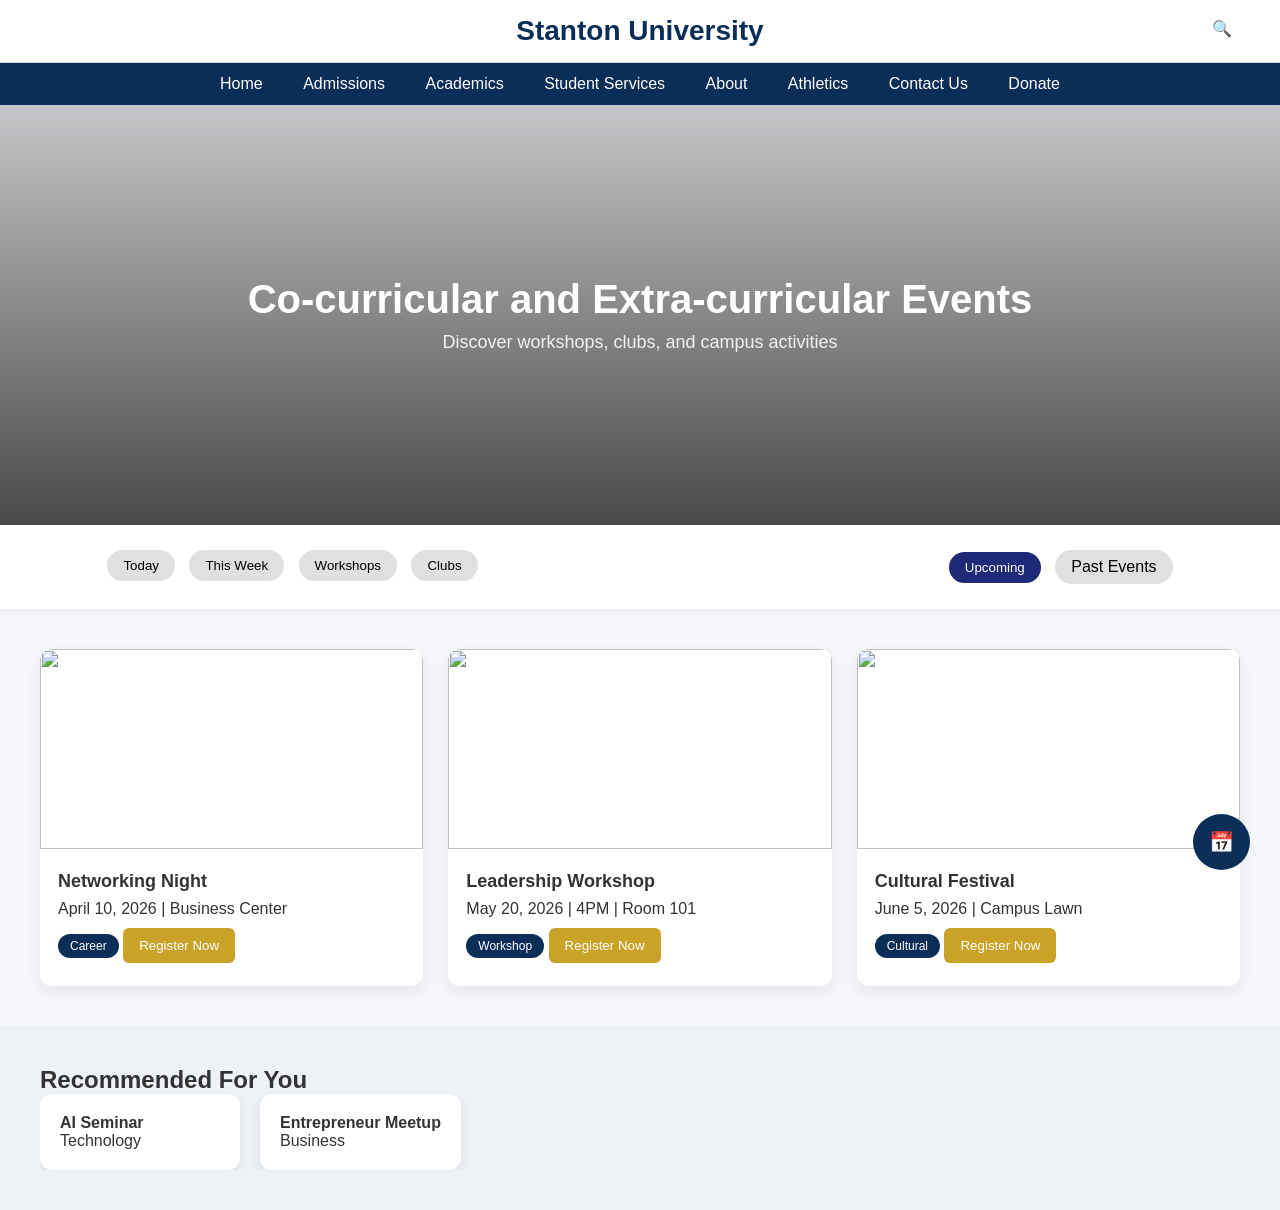
==== index.html @ b5d807b9 "Add mobile styles for responsive design <style> /* ================= MOBILE STYLES ================" ====
<!DOCTYPE html>
<html lang="en">
<head>
    <meta charset="UTF-8">
    <title>Stanton University Events</title>
    <meta name="viewport" content="width=device-width, initial-scale=1.0">
    <link rel="stylesheet" href="styles.css">
    <style>
/* ================= MOBILE STYLES ================= */
@media (max-width: 768px) {
    /* Hide desktop header and other non-mobile elements */
    .university-header,
    .toggle-section,
    .recommended,
    .calendar-btn {
        display: none;
    }

    /* Show mobile-only elements (if any) */
    .mobile-only {
        display: block;
    }

    /* Mobile top bar styling */
    .mobile-top-bar {
        display: flex;
        justify-content: space-between;
        align-items: center;
        padding: 10px 16px;
        background-color: #003366;
        color: #fff;
        font-weight: bold;
    }
    .mobile-top-bar .logo {
        font-size: 1.1rem;
    }
    .mobile-top-bar .user-icon {
        font-size: 1.5rem;
        cursor: pointer;
    }

    /* Hero section responsive adjustments */
    .hero {
        height: 300px;
        display: flex;
        align-items: center;
        justify-content: center;
        text-align: center;
        padding: 0 12px;
    }
    .hero-content h1 {
        font-size: 1.5rem;
    }
    .hero-content p {
        font-size: 1rem;
    }

    /* Event cards responsive adjustments */
    .events {
        padding: 0 12px;
    }
    .card {
        margin-bottom: 16px;
    }
    .card img {
        width: 100%;
        height: auto;
    }

    /* Mobile bottom navigation */
    .mobile-bottom-nav {
        position: fixed;
        bottom: 0;
        left: 0;
        width: 100%;
        display: flex;
        justify-content: space-around;
        background-color: #003366;
        color: #fff;
        padding: 8px 0;
        box-shadow: 0 -2px 5px rgba(0,0,0,0.3);
        font-size: 0.8rem;
        z-index: 1000;
    }
    .mobile-bottom-nav .nav-item {
        text-align: center;
        color: #fff;
        text-decoration: none;
    }
    .mobile-bottom-nav .nav-item:hover {
        color: #ffcc00;
    }

    /* Modal adjustments for smaller screens */
    .modal-content {
        width: 90%;
        margin: 20px auto;
        padding: 16px;
    }

    /* Make buttons bigger for touch */
    .primary-btn {
        padding: 10px 16px;
        font-size: 1rem;
    }
}
</style>
</head>

<body>

<!-- ================= HEADER ================= -->

<header class="university-header">

    <div class="top-bar">
        <div class="logo">Stanton University</div>

        <div class="search-wrapper">
            <span class="search-icon" onclick="toggleSearch()">🔍</span>
            <input type="text" id="searchInput" placeholder="Search events...">
        </div>
    </div>

    <nav class="main-nav">
        <a href="#">Home</a>
        <a href="#">Admissions</a>
        <a href="#">Academics</a>
        <a href="#">Student Services</a>
        <a href="#">About</a>
        <a href="#">Athletics</a>
        <a href="#">Contact Us</a>
        <a href="#">Donate</a>
    </nav>

</header>

<!-- ================= HERO ================= -->

<section class="hero">
    <div class="hero-content">
        <h1>Co-curricular and Extra-curricular Events</h1>
        <p>Discover workshops, clubs, and campus activities</p>
    </div>
</section>

<!-- ================= TOGGLE SECTION ================= -->

<div class="toggle-section">

    <div class="quick-tabs">
        <button>Today</button>
        <button>This Week</button>
        <button>Workshops</button>
        <button>Clubs</button>
    </div>

    <div class="status-tabs">
        <button class="toggle-btn active">Upcoming</button>

        <a href="https://stanton.edu/activities-and-events/"
           target="_blank"
           class="toggle-btn link-btn">
           Past Events
        </a>
    </div>

</div>

<!-- ================= EVENTS GRID ================= -->

<section class="events" id="eventsContainer">

    <div class="card" data-date="2026-04-10">
        <img src="https://stanton.edu/wp-content/uploads/Screenshot-2025-11-18-004310-1024x545.png">
        <div class="card-body">
            <h3>Networking Night</h3>
            <p>April 10, 2026 | Business Center</p>
            <span class="tag">Career</span>
            <button class="primary-btn" onclick="openModal()">Register Now</button>
        </div>
    </div>

    <div class="card" data-date="2026-05-20">
        <img src="https://stanton.edu/wp-content/uploads/2-1-1-1024x576.jpg">
        <div class="card-body">
            <h3>Leadership Workshop</h3>
            <p>May 20, 2026 | 4PM | Room 101</p>
            <span class="tag">Workshop</span>
            <button class="primary-btn" onclick="openModal()">Register Now</button>
        </div>
    </div>

    <div class="card" data-date="2026-06-05">
        <img src="https://stanton.edu/wp-content/uploads/IMG_2796-1024x768.jpg">
        <div class="card-body">
            <h3>Cultural Festival</h3>
            <p>June 5, 2026 | Campus Lawn</p>
            <span class="tag">Cultural</span>
            <button class="primary-btn" onclick="openModal()">Register Now</button>
        </div>
    </div>

</section>

<!-- ================= RECOMMENDED ================= -->

<section class="recommended">
    <h2>Recommended For You</h2>

    <div class="recommended-scroll">
        <div class="mini-card">
            <h4>AI Seminar</h4>
            <p>Technology</p>
        </div>

        <div class="mini-card">
            <h4>Entrepreneur Meetup</h4>
            <p>Business</p>
        </div>
    </div>
</section>

<button class="calendar-btn">📅</button>

<!-- ================= MODAL ================= -->

<div id="registerModal" class="modal">
    <div class="modal-content">
        <span class="close-btn" onclick="closeModal()">&times;</span>

        <h2>Event Registration</h2>

        <form id="registrationForm">
            <label>Full Name *</label>
            <input type="text" id="name" required>

            <label>Email *</label>
            <input type="email" id="email" required>

            <label>Phone (Optional)</label>
            <input type="tel" id="phone">

            <button type="submit" class="primary-btn">Done</button>
        </form>

        <p id="confirmationMessage" class="confirmation"></p>
    </div>
</div>

<!-- ================= JAVASCRIPT ================= -->

<script>

// Toggle Search
function toggleSearch() {
    document.getElementById("searchInput").classList.toggle("active");
}

// Sort Events by Date (Upcoming First)
document.addEventListener("DOMContentLoaded", function () {
    const container = document.getElementById("eventsContainer");
    const cards = Array.from(container.getElementsByClassName("card"));

    cards.sort((a, b) => {
        return new Date(a.dataset.date) - new Date(b.dataset.date);
    });

    cards.forEach(card => container.appendChild(card));
});

// Modal
function openModal() {
    document.getElementById("registerModal").style.display = "block";
}

function closeModal() {
    document.getElementById("registerModal").style.display = "none";
    document.getElementById("confirmationMessage").innerText = "";
    document.getElementById("registrationForm").reset();
}

// Form Submit
document.getElementById("registrationForm").addEventListener("submit", function(e) {
    e.preventDefault();
    const email = document.getElementById("email").value;
    document.getElementById("confirmationMessage").innerText =
        "Confirmation email has been sent to " + email + "!";
});

// Close Modal if click outside
window.onclick = function(event) {
    const modal = document.getElementById("registerModal");
    if (event.target === modal) {
        closeModal();
    }
}

</script>

</body>
</html>
---- styles.css ----
/* GLOBAL RESET */
* {
    margin: 0;
    padding: 0;
    box-sizing: border-box;
    font-family: Arial, Helvetica, sans-serif;
}

body {
    background: #f5f7fa;
    color: #333;
}

/* HEADER */
.top-bar {
    background: white;
    padding: 15px 0;
    text-align: center;
    position: relative;
    border-bottom: 1px solid #ddd;
}

.logo {
    font-size: 28px;
    font-weight: bold;
    color: #0b2e59;
}

.search-wrapper {
    position: absolute;
    right: 30px;
    top: 15px;
}

.search-icon {
    cursor: pointer;
}

#searchInput {
    width: 0;
    opacity: 0;
    transition: 0.3s ease;
    padding: 6px;
    border-radius: 6px;
    border: 1px solid #ccc;
}

#searchInput.active {
    width: 200px;
    opacity: 1;
}

.main-nav {
    background: #0b2e59;
    text-align: center;
    padding: 12px;
}

.main-nav a {
    color: white;
    margin: 0 18px;
    text-decoration: none;
    font-weight: 500;
}

/* ================= HERO ================= */

.hero {
    position: relative;
    height: 420px;
    background: url("https://media-cdn.socastsrm.com/wordpress/wp-content/blogs.dir/2798/files/2024/10/blog-image-1920-1080-px-86.png");
    background-size: cover;
    background-position: center;
    display: flex;
    align-items: center;
    justify-content: center;
    text-align: center;
    color: white;
    overflow: hidden;
}


.hero::before {
    content: "";
    position: absolute;
    inset: 0;
    background: linear-gradient(to top, rgba(0,0,0,0.7), rgba(0,0,0,0.2));
}

.hero-content {
    position: relative;
    z-index: 2;
    max-width: 800px;
}

.hero h1 {
    font-size: 40px;
    margin-bottom: 10px;
}

.hero p {
    font-size: 18px;
    opacity: 0.9;
}

/* ================= TOGGLE SECTION ================= */

.toggle-section {
    display: flex;
    justify-content: space-between;
    flex-wrap: wrap;
    padding: 20px 8%;
    background: white;
    box-shadow: 0 2px 5px rgba(0,0,0,0.05);
}

.quick-tabs button,
.toggle-btn {
    margin: 5px;
    padding: 8px 16px;
    border-radius: 20px;
    border: none;
    background: #e0e0e0;
    cursor: pointer;
    transition: 0.3s ease;
}

.toggle-btn.active {
    background: #1e2a78;
    color: white;
}

.link-btn {
    text-decoration: none;
    display: inline-block;
    color: black;
}

.link-btn:hover {
    background: #1e2a78;
    color: white;
}

/* ================= EVENTS GRID ================= */

.events {
    display: grid;
    grid-template-columns: repeat(3, 1fr);
    gap: 25px;
    padding: 40px;
}

/* EVENT CARD */
.card {
    background: white;
    border-radius: 12px;
    overflow: hidden;
    box-shadow: 0 6px 18px rgba(0,0,0,0.08);
    transition: transform 0.25s ease, box-shadow 0.25s ease;
}

.card:hover {
    transform: translateY(-6px);
    box-shadow: 0 10px 24px rgba(0,0,0,0.12);
}

.card img {
    width: 100%;
    height: 200px;
    object-fit: cover;
}

.card-body {
    padding: 18px;
}

.card h3 {
    margin-bottom: 8px;
    font-size: 18px;
}

.tag {
    display: inline-block;
    background: #0b2e59;
    color: white;
    padding: 5px 12px;
    border-radius: 12px;
    font-size: 12px;
    margin: 10px 0;
}

.primary-btn {
    background: #c9a227;
    color: white;
    border: none;
    padding: 10px 16px;
    border-radius: 6px;
    cursor: pointer;
    margin-top: 10px;
    transition: 0.2s ease;
}

.primary-btn:hover {
    opacity: 0.9;
}

/* ================= RECOMMENDED ================= */

.recommended {
    background: #eef2f7;
    padding: 40px;
}

.recommended-scroll {
    display: flex;
    gap: 20px;
    overflow-x: auto;
}

.mini-card {
    background: white;
    padding: 20px;
    border-radius: 12px;
    min-width: 200px;
    box-shadow: 0 4px 12px rgba(0,0,0,0.08);
}

/* FLOATING BUTTON */

.calendar-btn {
    position: fixed;
    bottom: 30px;
    right: 30px;
    background: #0b2e59;
    color: white;
    border: none;
    padding: 16px;
    border-radius: 50%;
    font-size: 20px;
    cursor: pointer;
}

/* ================= MODAL ================= */

.modal {
    display: none;
    position: fixed;
    inset: 0;
    background: rgba(0,0,0,0.6);
}

.modal-content {
    background: white;
    width: 400px;
    max-width: 90%;
    margin: 10% auto;
    padding: 30px;
    border-radius: 12px;
    position: relative;
}

.modal-content input {
    width: 100%;
    margin-bottom: 15px;
    padding: 10px;
    border-radius: 6px;
    border: 1px solid #ccc;
}

.close-btn {
    position: absolute;
    right: 15px;
    top: 10px;
    cursor: pointer;
}

.confirmation {
    color: green;
    font-weight: bold;
}

/* ================= RESPONSIVE ================= */

@media (max-width: 900px) {
    .events {
        grid-template-columns: repeat(2, 1fr);
    }
}

@media (max-width: 600px) {
    .events {
        grid-template-columns: 1fr;
        padding: 20px;
    }

    .hero h1 {
        font-size: 28px;
    }
}
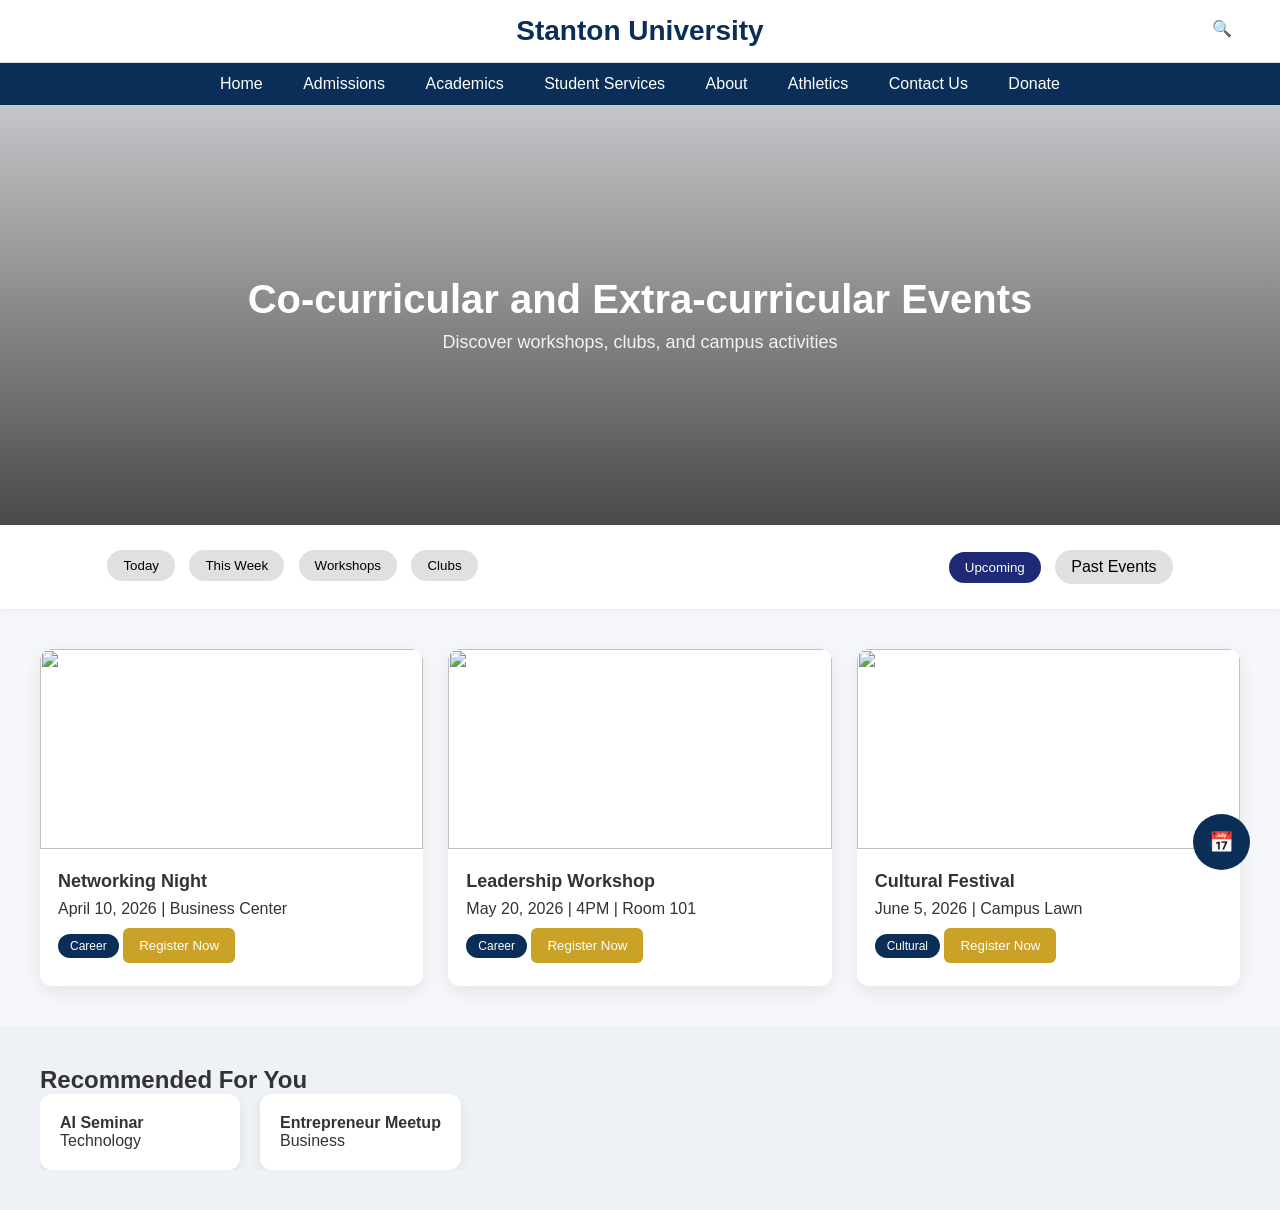
==== commit d80c066a: "Change tag from 'Workshop' to 'Career' in events grid" ====
--- a/index.html
+++ b/index.html
@@ -5,106 +5,6 @@
     <title>Stanton University Events</title>
     <meta name="viewport" content="width=device-width, initial-scale=1.0">
     <link rel="stylesheet" href="styles.css">
-    <style>
-/* ================= MOBILE STYLES ================= */
-@media (max-width: 768px) {
-    /* Hide desktop header and other non-mobile elements */
-    .university-header,
-    .toggle-section,
-    .recommended,
-    .calendar-btn {
-        display: none;
-    }
-
-    /* Show mobile-only elements (if any) */
-    .mobile-only {
-        display: block;
-    }
-
-    /* Mobile top bar styling */
-    .mobile-top-bar {
-        display: flex;
-        justify-content: space-between;
-        align-items: center;
-        padding: 10px 16px;
-        background-color: #003366;
-        color: #fff;
-        font-weight: bold;
-    }
-    .mobile-top-bar .logo {
-        font-size: 1.1rem;
-    }
-    .mobile-top-bar .user-icon {
-        font-size: 1.5rem;
-        cursor: pointer;
-    }
-
-    /* Hero section responsive adjustments */
-    .hero {
-        height: 300px;
-        display: flex;
-        align-items: center;
-        justify-content: center;
-        text-align: center;
-        padding: 0 12px;
-    }
-    .hero-content h1 {
-        font-size: 1.5rem;
-    }
-    .hero-content p {
-        font-size: 1rem;
-    }
-
-    /* Event cards responsive adjustments */
-    .events {
-        padding: 0 12px;
-    }
-    .card {
-        margin-bottom: 16px;
-    }
-    .card img {
-        width: 100%;
-        height: auto;
-    }
-
-    /* Mobile bottom navigation */
-    .mobile-bottom-nav {
-        position: fixed;
-        bottom: 0;
-        left: 0;
-        width: 100%;
-        display: flex;
-        justify-content: space-around;
-        background-color: #003366;
-        color: #fff;
-        padding: 8px 0;
-        box-shadow: 0 -2px 5px rgba(0,0,0,0.3);
-        font-size: 0.8rem;
-        z-index: 1000;
-    }
-    .mobile-bottom-nav .nav-item {
-        text-align: center;
-        color: #fff;
-        text-decoration: none;
-    }
-    .mobile-bottom-nav .nav-item:hover {
-        color: #ffcc00;
-    }
-
-    /* Modal adjustments for smaller screens */
-    .modal-content {
-        width: 90%;
-        margin: 20px auto;
-        padding: 16px;
-    }
-
-    /* Make buttons bigger for touch */
-    .primary-btn {
-        padding: 10px 16px;
-        font-size: 1rem;
-    }
-}
-</style>
 </head>
 
 <body>
@@ -186,7 +86,7 @@
         <div class="card-body">
             <h3>Leadership Workshop</h3>
             <p>May 20, 2026 | 4PM | Room 101</p>
-            <span class="tag">Workshop</span>
+            <span class="tag">Career</span>
             <button class="primary-btn" onclick="openModal()">Register Now</button>
         </div>
     </div>
--- a/styles.css
+++ b/styles.css
@@ -297,3 +297,117 @@
         font-size: 28px;
     }
 }
+/* ================= MOBILE STYLES ================= */
+@media (max-width: 768px) {
+    /* Hide desktop header only */
+    .university-header {
+        display: none;
+    }
+
+    /* Show mobile-only elements */
+    .mobile-only {
+        display: block;
+    }
+
+    /* Mobile top bar styling */
+    .mobile-top-bar {
+        display: flex;
+        justify-content: space-between;
+        align-items: center;
+        padding: 10px 16px;
+        background-color: #003366;
+        color: #fff;
+        font-weight: bold;
+    }
+    .mobile-top-bar .logo {
+        font-size: 1.1rem;
+    }
+    .mobile-top-bar .user-icon {
+        font-size: 1.5rem;
+        cursor: pointer;
+    }
+
+    /* Hero section adjustments */
+    .hero {
+        height: auto;
+        min-height: 300px;
+        display: flex;
+        align-items: center;
+        justify-content: center;
+        text-align: center;
+        padding: 20px 12px;
+    }
+    .hero-content h1 {
+        font-size: 1.6rem;
+    }
+    .hero-content p {
+        font-size: 1rem;
+    }
+
+    /* Toggle section visible */
+    .toggle-section {
+        display: block;
+        padding: 10px 12px;
+    }
+    .quick-tabs button,
+    .status-tabs .toggle-btn {
+        padding: 8px 12px;
+        font-size: 0.9rem;
+        margin-bottom: 6px;
+        width: 48%;
+    }
+    .status-tabs .link-btn {
+        display: block;
+        margin-top: 6px;
+        width: 100%;
+    }
+
+    /* Events grid */
+    .events {
+        padding: 0 12px 80px 12px; /* bottom padding for mobile nav */
+    }
+    .card {
+        margin-bottom: 16px;
+    }
+    .card img {
+        width: 100%;
+        height: auto;
+        border-radius: 8px;
+    }
+
+    /* Mobile bottom navigation */
+    .mobile-bottom-nav {
+        position: fixed;
+        bottom: 0;
+        left: 0;
+        width: 100%;
+        display: flex;
+        justify-content: space-around;
+        background-color: #003366;
+        color: #fff;
+        padding: 8px 0;
+        font-size: 0.8rem;
+        z-index: 1000;
+    }
+    .mobile-bottom-nav .nav-item {
+        text-align: center;
+        color: #fff;
+        text-decoration: none;
+    }
+    .mobile-bottom-nav .nav-item:hover {
+        color: #ffcc00;
+    }
+
+    /* Modal adjustments */
+    .modal-content {
+        width: 90%;
+        margin: 20px auto;
+        padding: 16px;
+    }
+
+    /* Buttons touch-friendly */
+    .primary-btn {
+        padding: 10px 16px;
+        font-size: 1rem;
+    }
+}
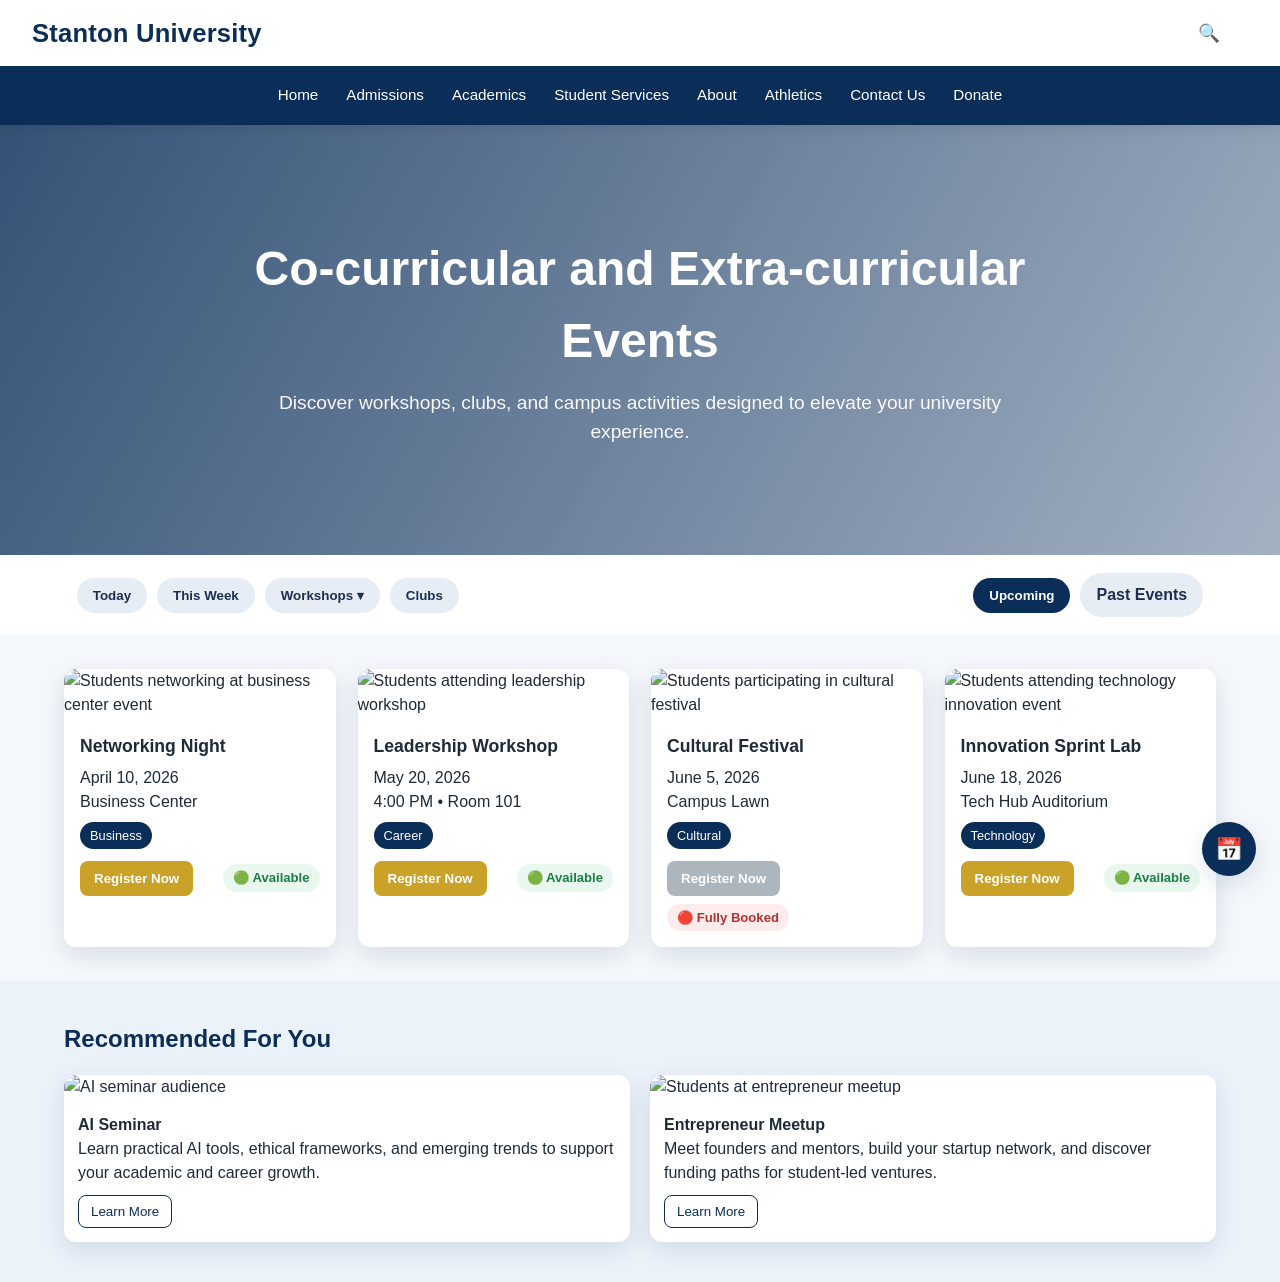
==== commit befe7386: "Revamp events page UX with responsive nav and filtering" ====
--- a/index.html
+++ b/index.html
@@ -6,139 +6,177 @@
     <meta name="viewport" content="width=device-width, initial-scale=1.0">
     <link rel="stylesheet" href="styles.css">
 </head>
-
 <body>
 
 <!-- ================= HEADER ================= -->
-
-<header class="university-header">
-
+<header class="university-header" aria-label="Main Header">
     <div class="top-bar">
         <div class="logo">Stanton University</div>
 
+        <button class="hamburger" id="hamburgerBtn" aria-label="Open navigation menu" aria-expanded="false" aria-controls="mainNav">
+            <span></span><span></span><span></span>
+        </button>
+
         <div class="search-wrapper">
-            <span class="search-icon" onclick="toggleSearch()">🔍</span>
-            <input type="text" id="searchInput" placeholder="Search events...">
+            <button class="search-icon" onclick="toggleSearch()" aria-label="Toggle search">🔍</button>
+            <input type="text" id="searchInput" placeholder="Search events..." aria-label="Search events">
         </div>
     </div>
 
-    <nav class="main-nav">
-        <a href="#">Home</a>
-        <a href="#">Admissions</a>
-        <a href="#">Academics</a>
-        <a href="#">Student Services</a>
-        <a href="#">About</a>
-        <a href="#">Athletics</a>
-        <a href="#">Contact Us</a>
-        <a href="#">Donate</a>
+    <nav class="main-nav" id="mainNav" aria-label="Primary navigation">
+        <a href="https://stanton.edu/">Home</a>
+        <a href="https://stanton.edu/admissions/">Admissions</a>
+        <a href="https://stanton.edu/academics/">Academics</a>
+        <a href="https://stanton.edu/student-services/">Student Services</a>
+        <a href="https://stanton.edu/about-us/">About</a>
+        <a href="https://stanton.edu/athletics/">Athletics</a>
+        <a href="https://stanton.edu/contact-us/">Contact Us</a>
+        <a href="https://stanton.edu/donate/">Donate</a>
     </nav>
-
 </header>
 
 <!-- ================= HERO ================= -->
-
-<section class="hero">
-    <div class="hero-content">
+<section class="hero" aria-label="Hero section">
+    <div class="hero-content fade-in">
         <h1>Co-curricular and Extra-curricular Events</h1>
-        <p>Discover workshops, clubs, and campus activities</p>
+        <p>Discover workshops, clubs, and campus activities designed to elevate your university experience.</p>
     </div>
 </section>
 
 <!-- ================= TOGGLE SECTION ================= -->
-
 <div class="toggle-section">
-
     <div class="quick-tabs">
-        <button>Today</button>
-        <button>This Week</button>
-        <button>Workshops</button>
-        <button>Clubs</button>
+        <button type="button">Today</button>
+        <button type="button">This Week</button>
+        <div class="dropdown-wrap">
+            <button type="button" id="workshopsToggle" class="dropdown-toggle" aria-expanded="false" aria-controls="workshopFilters">
+                Workshops <span class="arrow">▾</span>
+            </button>
+            <div class="dropdown-menu" id="workshopFilters" role="menu">
+                <button type="button" class="filter-option active" data-filter="all">All Workshops</button>
+                <button type="button" class="filter-option" data-filter="Career">Career</button>
+                <button type="button" class="filter-option" data-filter="Cultural">Cultural</button>
+                <button type="button" class="filter-option" data-filter="Technology">Technology</button>
+                <button type="button" class="filter-option" data-filter="Business">Business</button>
+            </div>
+        </div>
+        <button type="button">Clubs</button>
     </div>
 
     <div class="status-tabs">
-        <button class="toggle-btn active">Upcoming</button>
-
-        <a href="https://stanton.edu/activities-and-events/"
-           target="_blank"
-           class="toggle-btn link-btn">
-           Past Events
-        </a>
+        <button class="toggle-btn active" type="button">Upcoming</button>
+        <a href="https://stanton.edu/activities-and-events/" class="toggle-btn link-btn">Past Events</a>
     </div>
-
 </div>
 
 <!-- ================= EVENTS GRID ================= -->
-
-<section class="events" id="eventsContainer">
-
-    <div class="card" data-date="2026-04-10">
-        <img src="https://stanton.edu/wp-content/uploads/Screenshot-2025-11-18-004310-1024x545.png">
+<section class="events" id="eventsContainer" aria-live="polite">
+    <div class="card" data-date="2026-04-10" data-category="Business" data-status="available">
+        <img src="https://stanton.edu/wp-content/uploads/Screenshot-2025-11-18-004310-1024x545.png" alt="Students networking at business center event">
         <div class="card-body">
             <h3>Networking Night</h3>
-            <p>April 10, 2026 | Business Center</p>
-            <span class="tag">Career</span>
-            <button class="primary-btn" onclick="openModal()">Register Now</button>
+            <p>April 10, 2026</p>
+            <p>Business Center</p>
+            <span class="tag">Business</span>
+            <div class="card-actions">
+                <button class="primary-btn" onclick="openModal()">Register Now</button>
+                <span class="status-badge available">🟢 Available</span>
+            </div>
         </div>
     </div>
 
-    <div class="card" data-date="2026-05-20">
-        <img src="https://stanton.edu/wp-content/uploads/2-1-1-1024x576.jpg">
+    <div class="card" data-date="2026-05-20" data-category="Career" data-status="available">
+        <img src="https://stanton.edu/wp-content/uploads/2-1-1-1024x576.jpg" alt="Students attending leadership workshop">
         <div class="card-body">
             <h3>Leadership Workshop</h3>
-            <p>May 20, 2026 | 4PM | Room 101</p>
+            <p>May 20, 2026</p>
+            <p>4:00 PM • Room 101</p>
             <span class="tag">Career</span>
-            <button class="primary-btn" onclick="openModal()">Register Now</button>
+            <div class="card-actions">
+                <button class="primary-btn" onclick="openModal()">Register Now</button>
+                <span class="status-badge available">🟢 Available</span>
+            </div>
         </div>
     </div>
 
-    <div class="card" data-date="2026-06-05">
-        <img src="https://stanton.edu/wp-content/uploads/IMG_2796-1024x768.jpg">
+    <div class="card" data-date="2026-06-05" data-category="Cultural" data-status="full">
+        <img src="https://stanton.edu/wp-content/uploads/IMG_2796-1024x768.jpg" alt="Students participating in cultural festival">
         <div class="card-body">
             <h3>Cultural Festival</h3>
-            <p>June 5, 2026 | Campus Lawn</p>
+            <p>June 5, 2026</p>
+            <p>Campus Lawn</p>
             <span class="tag">Cultural</span>
-            <button class="primary-btn" onclick="openModal()">Register Now</button>
+            <div class="card-actions">
+                <button class="primary-btn disabled" disabled aria-disabled="true">Register Now</button>
+                <span class="status-badge full">🔴 Fully Booked</span>
+            </div>
         </div>
     </div>
 
-</section>
-
-<!-- ================= RECOMMENDED ================= -->
-
-<section class="recommended">
-    <h2>Recommended For You</h2>
-
-    <div class="recommended-scroll">
-        <div class="mini-card">
-            <h4>AI Seminar</h4>
-            <p>Technology</p>
-        </div>
-
-        <div class="mini-card">
-            <h4>Entrepreneur Meetup</h4>
-            <p>Business</p>
+    <div class="card" data-date="2026-06-18" data-category="Technology" data-status="available">
+        <img src="https://images.unsplash.com/photo-1517048676732-d65bc937f952?auto=format&fit=crop&w=1200&q=80" alt="Students attending technology innovation event">
+        <div class="card-body">
+            <h3>Innovation Sprint Lab</h3>
+            <p>June 18, 2026</p>
+            <p>Tech Hub Auditorium</p>
+            <span class="tag">Technology</span>
+            <div class="card-actions">
+                <button class="primary-btn" onclick="openModal()">Register Now</button>
+                <span class="status-badge available">🟢 Available</span>
+            </div>
         </div>
     </div>
 </section>
 
-<button class="calendar-btn">📅</button>
+<!-- ================= RECOMMENDED ================= -->
+<section class="recommended" aria-label="Recommended events">
+    <h2>Recommended For You</h2>
+    <div class="recommended-grid">
+        <article class="mini-card">
+            <img src="https://images.unsplash.com/photo-1523580846011-d3a5bc25702b?auto=format&fit=crop&w=900&q=80" alt="AI seminar audience">
+            <div class="mini-card-body">
+                <h4>AI Seminar</h4>
+                <p>Learn practical AI tools, ethical frameworks, and emerging trends to support your academic and career growth.</p>
+                <button type="button" class="secondary-btn">Learn More</button>
+            </div>
+        </article>
+
+        <article class="mini-card">
+            <img src="https://images.unsplash.com/photo-1552664730-d307ca884978?auto=format&fit=crop&w=900&q=80" alt="Students at entrepreneur meetup">
+            <div class="mini-card-body">
+                <h4>Entrepreneur Meetup</h4>
+                <p>Meet founders and mentors, build your startup network, and discover funding paths for student-led ventures.</p>
+                <button type="button" class="secondary-btn">Learn More</button>
+            </div>
+        </article>
+    </div>
+</section>
+
+<button class="calendar-btn" id="calendarBtn" aria-label="Open event calendar">📅</button>
+
+<!-- Lightweight calendar popup -->
+<div class="calendar-popup" id="calendarPopup" aria-hidden="true">
+    <div class="calendar-head">
+        <h4>April 2026</h4>
+    </div>
+    <div class="calendar-grid" id="calendarGrid"></div>
+</div>
 
 <!-- ================= MODAL ================= -->
-
-<div id="registerModal" class="modal">
+<div id="registerModal" class="modal" aria-hidden="true">
     <div class="modal-content">
-        <span class="close-btn" onclick="closeModal()">&times;</span>
+        <span class="close-btn" onclick="closeModal()" aria-label="Close registration modal">&times;</span>
 
         <h2>Event Registration</h2>
 
         <form id="registrationForm">
-            <label>Full Name *</label>
+            <label for="name">Full Name *</label>
             <input type="text" id="name" required>
 
-            <label>Email *</label>
+            <label for="email">Email *</label>
             <input type="email" id="email" required>
 
-            <label>Phone (Optional)</label>
+            <label for="phone">Phone (Optional)</label>
             <input type="tel" id="phone">
 
             <button type="submit" class="primary-btn">Done</button>
@@ -148,55 +186,6 @@
     </div>
 </div>
 
-<!-- ================= JAVASCRIPT ================= -->
-
-<script>
-
-// Toggle Search
-function toggleSearch() {
-    document.getElementById("searchInput").classList.toggle("active");
-}
-
-// Sort Events by Date (Upcoming First)
-document.addEventListener("DOMContentLoaded", function () {
-    const container = document.getElementById("eventsContainer");
-    const cards = Array.from(container.getElementsByClassName("card"));
-
-    cards.sort((a, b) => {
-        return new Date(a.dataset.date) - new Date(b.dataset.date);
-    });
-
-    cards.forEach(card => container.appendChild(card));
-});
-
-// Modal
-function openModal() {
-    document.getElementById("registerModal").style.display = "block";
-}
-
-function closeModal() {
-    document.getElementById("registerModal").style.display = "none";
-    document.getElementById("confirmationMessage").innerText = "";
-    document.getElementById("registrationForm").reset();
-}
-
-// Form Submit
-document.getElementById("registrationForm").addEventListener("submit", function(e) {
-    e.preventDefault();
-    const email = document.getElementById("email").value;
-    document.getElementById("confirmationMessage").innerText =
-        "Confirmation email has been sent to " + email + "!";
-});
-
-// Close Modal if click outside
-window.onclick = function(event) {
-    const modal = document.getElementById("registerModal");
-    if (event.target === modal) {
-        closeModal();
-    }
-}
-
-</script>
-
+<script src="script.js"></script>
 </body>
 </html>
--- a/styles.css
+++ b/styles.css
@@ -1,413 +1,566 @@
-/* GLOBAL RESET */
+/* Global reset and design tokens */
 * {
     margin: 0;
     padding: 0;
     box-sizing: border-box;
-    font-family: Arial, Helvetica, sans-serif;
+}
+
+:root {
+    --su-blue: #0b2e59;
+    --su-gold: #c9a227;
+    --bg: #f4f7fb;
+    --text: #1f2a37;
+    --radius: 10px;
+    --shadow-soft: 0 8px 24px rgba(11, 46, 89, 0.12);
 }
 
 body {
-    background: #f5f7fa;
-    color: #333;
-}
-
-/* HEADER */
+    font-family: "Segoe UI", Arial, Helvetica, sans-serif;
+    background: var(--bg);
+    color: var(--text);
+    line-height: 1.5;
+    overflow-x: hidden;
+}
+
+/* Header */
+.university-header {
+    position: sticky;
+    top: 0;
+    z-index: 1000;
+    box-shadow: 0 4px 12px rgba(0, 0, 0, 0.08);
+}
+
 .top-bar {
-    background: white;
-    padding: 15px 0;
-    text-align: center;
-    position: relative;
-    border-bottom: 1px solid #ddd;
+    background: #fff;
+    padding: 14px 32px;
+    display: flex;
+    align-items: center;
+    justify-content: space-between;
+    gap: 16px;
 }
 
 .logo {
-    font-size: 28px;
-    font-weight: bold;
-    color: #0b2e59;
+    color: var(--su-blue);
+    font-weight: 700;
+    font-size: 1.6rem;
+    letter-spacing: 0.2px;
 }
 
 .search-wrapper {
-    position: absolute;
-    right: 30px;
-    top: 15px;
+    display: flex;
+    align-items: center;
+    gap: 10px;
 }
 
 .search-icon {
-    cursor: pointer;
+    border: none;
+    background: transparent;
+    cursor: pointer;
+    font-size: 1.1rem;
 }
 
 #searchInput {
     width: 0;
     opacity: 0;
-    transition: 0.3s ease;
+    transition: width 0.25s ease, opacity 0.25s ease;
+    padding: 8px;
+    border-radius: 8px;
+    border: 1px solid #cfd8e3;
+}
+
+#searchInput.active {
+    width: 210px;
+    opacity: 1;
+}
+
+.main-nav {
+    background: var(--su-blue);
+    display: flex;
+    justify-content: center;
+    flex-wrap: wrap;
+    gap: 4px;
+    padding: 10px 18px;
+}
+
+.main-nav a {
+    color: #fff;
+    text-decoration: none;
+    padding: 8px 12px;
+    border-radius: 6px;
+    font-size: 0.95rem;
+    transition: background 0.25s ease, color 0.25s ease;
+}
+
+.main-nav a:hover,
+.main-nav a:focus-visible {
+    background: var(--su-gold);
+    color: #10233f;
+}
+
+.hamburger {
+    display: none;
+    background: transparent;
+    border: none;
+    cursor: pointer;
     padding: 6px;
-    border-radius: 6px;
-    border: 1px solid #ccc;
-}
-
-#searchInput.active {
-    width: 200px;
-    opacity: 1;
-}
-
-.main-nav {
-    background: #0b2e59;
-    text-align: center;
-    padding: 12px;
-}
-
-.main-nav a {
-    color: white;
-    margin: 0 18px;
-    text-decoration: none;
-    font-weight: 500;
-}
-
-/* ================= HERO ================= */
-
+}
+
+.hamburger span {
+    display: block;
+    width: 24px;
+    height: 2px;
+    background: var(--su-blue);
+    margin: 5px 0;
+    transition: all 0.3s ease;
+}
+
+/* Hero */
 .hero {
     position: relative;
-    height: 420px;
-    background: url("https://media-cdn.socastsrm.com/wordpress/wp-content/blogs.dir/2798/files/2024/10/blog-image-1920-1080-px-86.png");
-    background-size: cover;
-    background-position: center;
-    display: flex;
-    align-items: center;
-    justify-content: center;
+    min-height: 430px;
+    background: url("https://media-cdn.socastsrm.com/wordpress/wp-content/blogs.dir/2798/files/2024/10/blog-image-1920-1080-px-86.png") center/cover no-repeat;
+    display: grid;
+    place-items: center;
     text-align: center;
-    color: white;
-    overflow: hidden;
-}
-
+    color: #fff;
+    padding: 24px;
+}
 
 .hero::before {
     content: "";
     position: absolute;
     inset: 0;
-    background: linear-gradient(to top, rgba(0,0,0,0.7), rgba(0,0,0,0.2));
+    background: linear-gradient(120deg, rgba(11, 46, 89, 0.82), rgba(11, 46, 89, 0.35));
 }
 
 .hero-content {
     position: relative;
-    z-index: 2;
-    max-width: 800px;
+    z-index: 1;
+    max-width: 780px;
 }
 
 .hero h1 {
-    font-size: 40px;
-    margin-bottom: 10px;
+    font-size: clamp(2rem, 4vw, 3rem);
+    font-weight: 700;
+    margin-bottom: 12px;
 }
 
 .hero p {
-    font-size: 18px;
-    opacity: 0.9;
-}
-
-/* ================= TOGGLE SECTION ================= */
-
+    font-size: clamp(1rem, 2vw, 1.2rem);
+    opacity: 0.95;
+}
+
+.fade-in {
+    animation: fadeInUp 0.85s ease forwards;
+}
+
+@keyframes fadeInUp {
+    from { opacity: 0; transform: translateY(16px); }
+    to { opacity: 1; transform: translateY(0); }
+}
+
+/* Toggle section and dropdown filter */
 .toggle-section {
     display: flex;
     justify-content: space-between;
+    align-items: center;
     flex-wrap: wrap;
-    padding: 20px 8%;
-    background: white;
-    box-shadow: 0 2px 5px rgba(0,0,0,0.05);
-}
-
-.quick-tabs button,
-.toggle-btn {
-    margin: 5px;
-    padding: 8px 16px;
-    border-radius: 20px;
+    padding: 18px 6%;
+    background: #fff;
+    gap: 14px;
+}
+
+.quick-tabs, .status-tabs {
+    display: flex;
+    align-items: center;
+    flex-wrap: wrap;
+    gap: 10px;
+}
+
+.quick-tabs button, .toggle-btn, .dropdown-toggle {
     border: none;
-    background: #e0e0e0;
-    cursor: pointer;
-    transition: 0.3s ease;
+    cursor: pointer;
+    background: #e7edf5;
+    color: #1c2f4f;
+    border-radius: 999px;
+    padding: 10px 16px;
+    font-weight: 600;
+    transition: background 0.25s ease, transform 0.2s ease;
+}
+
+.quick-tabs button:hover,
+.toggle-btn:hover,
+.dropdown-toggle:hover {
+    background: #d5e2f2;
+    transform: translateY(-1px);
 }
 
 .toggle-btn.active {
-    background: #1e2a78;
-    color: white;
+    background: var(--su-blue);
+    color: #fff;
 }
 
 .link-btn {
     text-decoration: none;
-    display: inline-block;
-    color: black;
-}
-
-.link-btn:hover {
-    background: #1e2a78;
-    color: white;
-}
-
-/* ================= EVENTS GRID ================= */
-
+}
+
+.dropdown-wrap {
+    position: relative;
+}
+
+.dropdown-menu {
+    position: absolute;
+    top: 110%;
+    left: 0;
+    min-width: 190px;
+    background: #fff;
+    border-radius: 10px;
+    box-shadow: var(--shadow-soft);
+    padding: 8px;
+    display: none;
+    z-index: 9;
+}
+
+.dropdown-menu.open {
+    display: block;
+    animation: fadeInUp 0.2s ease;
+}
+
+.filter-option {
+    width: 100%;
+    text-align: left;
+    border-radius: 8px !important;
+    background: transparent !important;
+    margin: 2px 0;
+}
+
+.filter-option.active,
+.filter-option:hover {
+    background: #edf3fb !important;
+}
+
+/* Events */
 .events {
     display: grid;
-    grid-template-columns: repeat(3, 1fr);
-    gap: 25px;
-    padding: 40px;
-}
-
-/* EVENT CARD */
+    grid-template-columns: repeat(4, minmax(220px, 1fr));
+    gap: 22px;
+    padding: 34px 5%;
+}
+
 .card {
-    background: white;
+    background: #fff;
     border-radius: 12px;
     overflow: hidden;
-    box-shadow: 0 6px 18px rgba(0,0,0,0.08);
+    box-shadow: var(--shadow-soft);
     transition: transform 0.25s ease, box-shadow 0.25s ease;
 }
 
 .card:hover {
-    transform: translateY(-6px);
-    box-shadow: 0 10px 24px rgba(0,0,0,0.12);
+    transform: translateY(-5px);
+    box-shadow: 0 14px 30px rgba(0, 0, 0, 0.14);
+}
+
+.card.hidden {
+    display: none;
 }
 
 .card img {
     width: 100%;
-    height: 200px;
+    height: 190px;
     object-fit: cover;
 }
 
 .card-body {
-    padding: 18px;
-}
-
-.card h3 {
-    margin-bottom: 8px;
-    font-size: 18px;
+    padding: 16px;
+}
+
+.card-body h3 {
+    font-size: 1.1rem;
+    margin-bottom: 6px;
 }
 
 .tag {
     display: inline-block;
-    background: #0b2e59;
-    color: white;
-    padding: 5px 12px;
+    margin-top: 8px;
+    background: var(--su-blue);
+    color: #fff;
+    border-radius: 999px;
+    font-size: 0.8rem;
+    padding: 4px 10px;
+}
+
+.card-actions {
+    margin-top: 12px;
+    display: flex;
+    align-items: center;
+    justify-content: space-between;
+    gap: 8px;
+    flex-wrap: wrap;
+}
+
+.primary-btn {
+    border: none;
+    border-radius: 8px;
+    background: var(--su-gold);
+    color: #fff;
+    padding: 10px 14px;
+    font-weight: 600;
+    cursor: pointer;
+    transition: transform 0.2s ease, opacity 0.2s ease;
+}
+
+.primary-btn:hover {
+    transform: translateY(-1px);
+    opacity: 0.95;
+}
+
+.primary-btn.disabled {
+    background: #adb5bd;
+    cursor: not-allowed;
+}
+
+.status-badge {
+    border-radius: 999px;
+    padding: 4px 10px;
+    font-size: 0.82rem;
+    font-weight: 600;
+}
+
+.status-badge.available {
+    background: #e8f8ee;
+    color: #1e7d46;
+}
+
+.status-badge.full {
+    background: #fdecec;
+    color: #b33232;
+}
+
+/* Recommended section */
+.recommended {
+    padding: 40px 5%;
+    background: #ecf2fa;
+}
+
+.recommended h2 {
+    margin-bottom: 18px;
+    color: var(--su-blue);
+}
+
+.recommended-grid {
+    display: grid;
+    grid-template-columns: repeat(2, minmax(260px, 1fr));
+    gap: 20px;
+}
+
+.mini-card {
+    background: #fff;
     border-radius: 12px;
-    font-size: 12px;
-    margin: 10px 0;
-}
-
-.primary-btn {
-    background: #c9a227;
-    color: white;
-    border: none;
-    padding: 10px 16px;
-    border-radius: 6px;
-    cursor: pointer;
+    overflow: hidden;
+    box-shadow: var(--shadow-soft);
+    transition: transform 0.2s ease;
+}
+
+.mini-card:hover {
+    transform: translateY(-4px);
+}
+
+.mini-card img {
+    width: 100%;
+    height: 170px;
+    object-fit: cover;
+}
+
+.mini-card-body {
+    padding: 14px;
+}
+
+.secondary-btn {
     margin-top: 10px;
-    transition: 0.2s ease;
-}
-
-.primary-btn:hover {
-    opacity: 0.9;
-}
-
-/* ================= RECOMMENDED ================= */
-
-.recommended {
-    background: #eef2f7;
-    padding: 40px;
-}
-
-.recommended-scroll {
-    display: flex;
-    gap: 20px;
-    overflow-x: auto;
-}
-
-.mini-card {
-    background: white;
-    padding: 20px;
-    border-radius: 12px;
-    min-width: 200px;
-    box-shadow: 0 4px 12px rgba(0,0,0,0.08);
-}
-
-/* FLOATING BUTTON */
-
+    border: 1px solid var(--su-blue);
+    background: #fff;
+    color: var(--su-blue);
+    border-radius: 8px;
+    padding: 8px 12px;
+    cursor: pointer;
+}
+
+/* Calendar */
 .calendar-btn {
     position: fixed;
-    bottom: 30px;
-    right: 30px;
-    background: #0b2e59;
-    color: white;
+    right: 24px;
+    bottom: 24px;
+    width: 54px;
+    height: 54px;
     border: none;
-    padding: 16px;
     border-radius: 50%;
-    font-size: 20px;
-    cursor: pointer;
-}
-
-/* ================= MODAL ================= */
-
+    background: var(--su-blue);
+    color: #fff;
+    font-size: 1.4rem;
+    cursor: pointer;
+    box-shadow: var(--shadow-soft);
+}
+
+.calendar-popup {
+    position: fixed;
+    right: 24px;
+    bottom: 86px;
+    width: 270px;
+    background: #fff;
+    border-radius: 12px;
+    box-shadow: var(--shadow-soft);
+    padding: 12px;
+    display: none;
+    z-index: 1000;
+}
+
+.calendar-popup.open {
+    display: block;
+}
+
+.calendar-grid {
+    display: grid;
+    grid-template-columns: repeat(7, 1fr);
+    gap: 6px;
+    margin-top: 8px;
+}
+
+.calendar-date {
+    border: none;
+    background: #f2f5f9;
+    border-radius: 7px;
+    min-height: 28px;
+    cursor: pointer;
+    font-size: 0.78rem;
+}
+
+.calendar-date.event-day {
+    background: #ffeeb7;
+    color: #5d4700;
+    font-weight: 700;
+}
+
+.calendar-date.selected {
+    outline: 2px solid var(--su-blue);
+}
+
+/* Modal */
 .modal {
     display: none;
     position: fixed;
     inset: 0;
-    background: rgba(0,0,0,0.6);
+    background: rgba(0, 0, 0, 0.6);
+    z-index: 1001;
 }
 
 .modal-content {
-    background: white;
-    width: 400px;
-    max-width: 90%;
-    margin: 10% auto;
-    padding: 30px;
+    background: #fff;
+    width: min(430px, 92%);
+    margin: 8% auto;
+    padding: 24px;
     border-radius: 12px;
     position: relative;
 }
 
 .modal-content input {
     width: 100%;
-    margin-bottom: 15px;
+    margin: 8px 0 14px;
+    border: 1px solid #ccd4df;
+    border-radius: 8px;
     padding: 10px;
-    border-radius: 6px;
-    border: 1px solid #ccc;
 }
 
 .close-btn {
     position: absolute;
-    right: 15px;
+    right: 14px;
     top: 10px;
+    font-size: 1.3rem;
     cursor: pointer;
 }
 
 .confirmation {
-    color: green;
-    font-weight: bold;
-}
-
-/* ================= RESPONSIVE ================= */
-
-@media (max-width: 900px) {
+    margin-top: 12px;
+    color: #157347;
+    font-weight: 600;
+}
+
+/* Breakpoints: 1024, 768, 480 */
+@media (max-width: 1024px) {
     .events {
-        grid-template-columns: repeat(2, 1fr);
-    }
-}
-
-@media (max-width: 600px) {
+        grid-template-columns: repeat(2, minmax(220px, 1fr));
+    }
+}
+
+@media (max-width: 768px) {
+    .top-bar {
+        padding: 12px 16px;
+    }
+
+    .search-wrapper {
+        margin-left: auto;
+    }
+
+    .hamburger {
+        display: inline-block;
+    }
+
+    .main-nav {
+        max-height: 0;
+        overflow: hidden;
+        transition: max-height 0.35s ease;
+        width: 100%;
+        display: block;
+        padding: 0;
+    }
+
+    .main-nav.open {
+        max-height: 380px;
+        padding: 10px 12px;
+    }
+
+    .main-nav a {
+        display: block;
+        margin-bottom: 6px;
+        text-align: left;
+    }
+
+    .toggle-section {
+        padding: 14px 4%;
+    }
+
     .events {
         grid-template-columns: 1fr;
-        padding: 20px;
-    }
-
-    .hero h1 {
-        font-size: 28px;
-    }
-}
-/* ================= MOBILE STYLES ================= */
-@media (max-width: 768px) {
-    /* Hide desktop header only */
-    .university-header {
-        display: none;
-    }
-
-    /* Show mobile-only elements */
-    .mobile-only {
-        display: block;
-    }
-
-    /* Mobile top bar styling */
-    .mobile-top-bar {
-        display: flex;
-        justify-content: space-between;
-        align-items: center;
-        padding: 10px 16px;
-        background-color: #003366;
-        color: #fff;
-        font-weight: bold;
-    }
-    .mobile-top-bar .logo {
-        font-size: 1.1rem;
-    }
-    .mobile-top-bar .user-icon {
-        font-size: 1.5rem;
-        cursor: pointer;
-    }
-
-    /* Hero section adjustments */
+        padding: 24px 4%;
+    }
+
+    .primary-btn {
+        width: 100%;
+    }
+
+    .recommended-grid {
+        grid-template-columns: 1fr;
+    }
+}
+
+@media (max-width: 480px) {
+    .logo {
+        font-size: 1.2rem;
+    }
+
+    #searchInput.active {
+        width: 140px;
+    }
+
     .hero {
-        height: auto;
-        min-height: 300px;
-        display: flex;
-        align-items: center;
-        justify-content: center;
-        text-align: center;
-        padding: 20px 12px;
-    }
-    .hero-content h1 {
-        font-size: 1.6rem;
-    }
-    .hero-content p {
-        font-size: 1rem;
-    }
-
-    /* Toggle section visible */
-    .toggle-section {
-        display: block;
-        padding: 10px 12px;
-    }
-    .quick-tabs button,
-    .status-tabs .toggle-btn {
-        padding: 8px 12px;
-        font-size: 0.9rem;
-        margin-bottom: 6px;
-        width: 48%;
-    }
-    .status-tabs .link-btn {
-        display: block;
-        margin-top: 6px;
-        width: 100%;
-    }
-
-    /* Events grid */
-    .events {
-        padding: 0 12px 80px 12px; /* bottom padding for mobile nav */
-    }
-    .card {
-        margin-bottom: 16px;
-    }
-    .card img {
-        width: 100%;
-        height: auto;
-        border-radius: 8px;
-    }
-
-    /* Mobile bottom navigation */
-    .mobile-bottom-nav {
-        position: fixed;
-        bottom: 0;
-        left: 0;
-        width: 100%;
-        display: flex;
-        justify-content: space-around;
-        background-color: #003366;
-        color: #fff;
-        padding: 8px 0;
-        font-size: 0.8rem;
-        z-index: 1000;
-    }
-    .mobile-bottom-nav .nav-item {
-        text-align: center;
-        color: #fff;
-        text-decoration: none;
-    }
-    .mobile-bottom-nav .nav-item:hover {
-        color: #ffcc00;
-    }
-
-    /* Modal adjustments */
-    .modal-content {
-        width: 90%;
-        margin: 20px auto;
-        padding: 16px;
-    }
-
-    /* Buttons touch-friendly */
-    .primary-btn {
-        padding: 10px 16px;
-        font-size: 1rem;
-    }
-}
+        min-height: 330px;
+    }
+
+    .hero p {
+        font-size: 0.95rem;
+    }
+
+    .calendar-popup {
+        right: 10px;
+        width: 250px;
+    }
+}
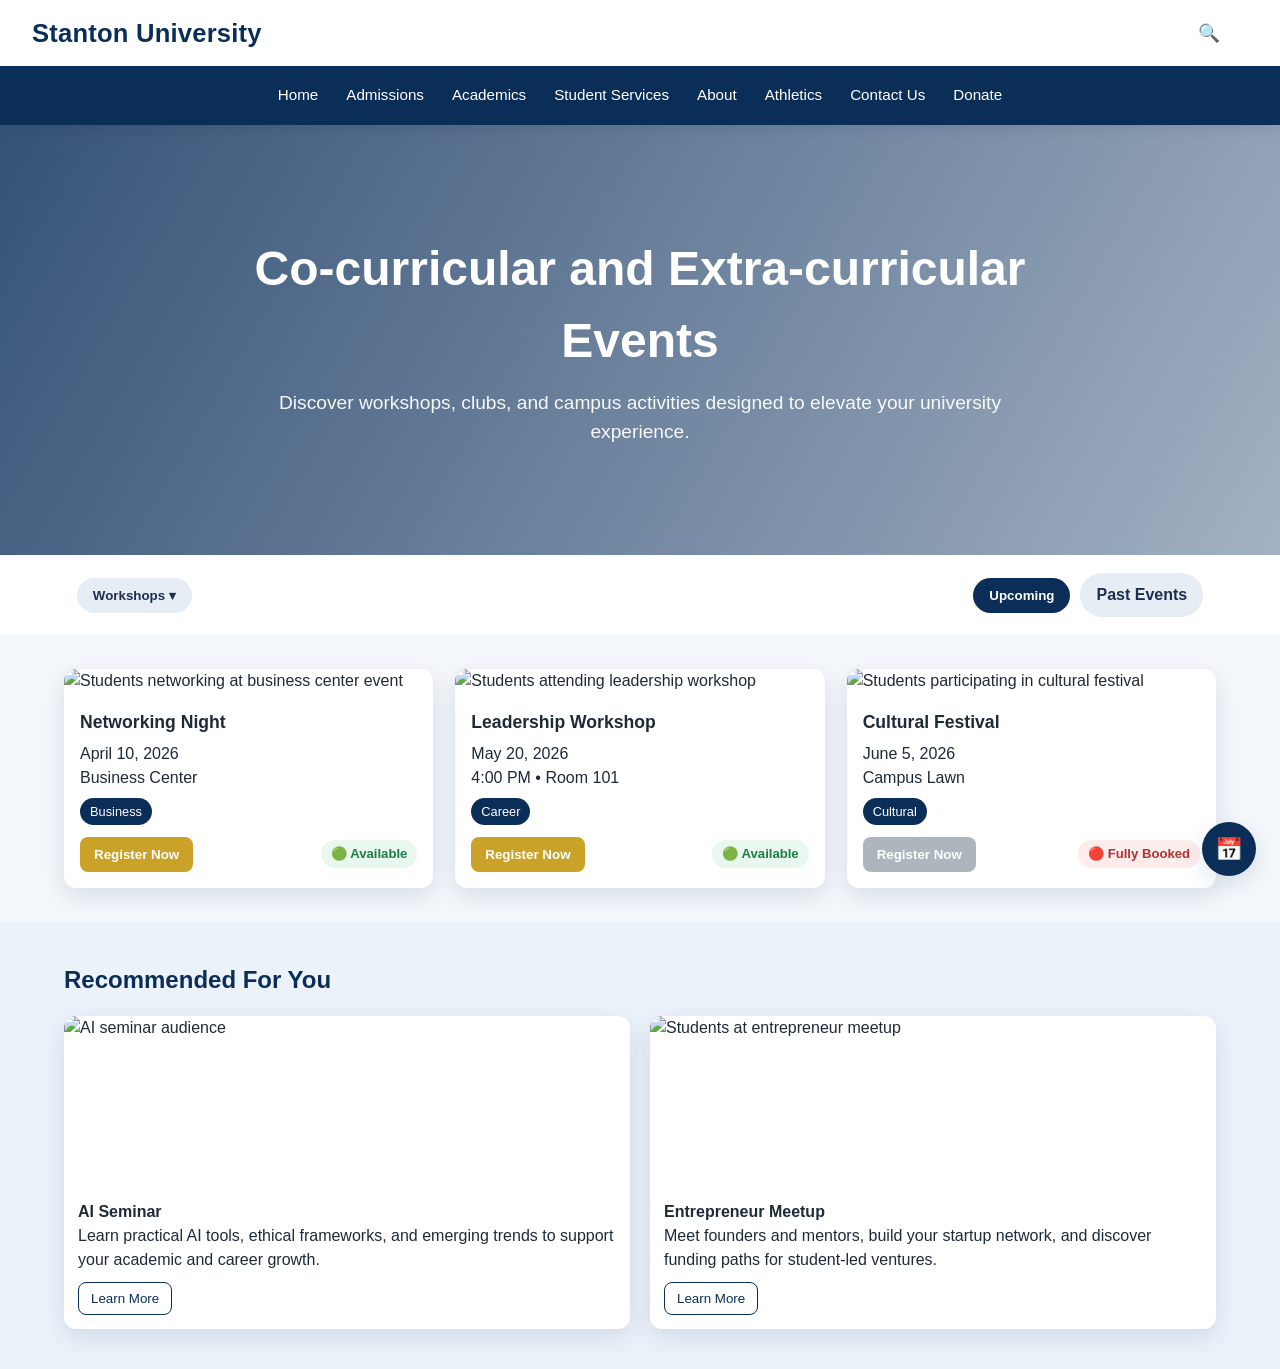
==== commit 6776f002: "Fix event filters, calendar popup behavior, and card sizing" ====
--- a/index.html
+++ b/index.html
@@ -46,21 +46,18 @@
 <!-- ================= TOGGLE SECTION ================= -->
 <div class="toggle-section">
     <div class="quick-tabs">
-        <button type="button">Today</button>
-        <button type="button">This Week</button>
         <div class="dropdown-wrap">
             <button type="button" id="workshopsToggle" class="dropdown-toggle" aria-expanded="false" aria-controls="workshopFilters">
                 Workshops <span class="arrow">▾</span>
             </button>
-            <div class="dropdown-menu" id="workshopFilters" role="menu">
-                <button type="button" class="filter-option active" data-filter="all">All Workshops</button>
-                <button type="button" class="filter-option" data-filter="Career">Career</button>
-                <button type="button" class="filter-option" data-filter="Cultural">Cultural</button>
-                <button type="button" class="filter-option" data-filter="Technology">Technology</button>
-                <button type="button" class="filter-option" data-filter="Business">Business</button>
+            <div class="dropdown-menu" id="workshopFilters" role="menu" aria-label="Workshop categories">
+                <button type="button" class="filter-option active" data-filter="all" role="menuitemradio" aria-checked="true">All Workshops</button>
+                <button type="button" class="filter-option" data-filter="Career" role="menuitemradio" aria-checked="false">Career</button>
+                <button type="button" class="filter-option" data-filter="Cultural" role="menuitemradio" aria-checked="false">Cultural</button>
+                <button type="button" class="filter-option" data-filter="Technology" role="menuitemradio" aria-checked="false">Technology</button>
+                <button type="button" class="filter-option" data-filter="Business" role="menuitemradio" aria-checked="false">Business</button>
             </div>
         </div>
-        <button type="button">Clubs</button>
     </div>
 
     <div class="status-tabs">
--- a/styles.css
+++ b/styles.css
@@ -210,20 +210,26 @@
 
 .dropdown-menu {
     position: absolute;
-    top: 110%;
+    top: calc(100% + 10px);
     left: 0;
-    min-width: 190px;
+    min-width: 200px;
     background: #fff;
     border-radius: 10px;
     box-shadow: var(--shadow-soft);
     padding: 8px;
-    display: none;
-    z-index: 9;
+    z-index: 20;
+    opacity: 0;
+    visibility: hidden;
+    transform: translateY(-8px);
+    pointer-events: none;
+    transition: opacity 0.25s ease, transform 0.25s ease, visibility 0.25s ease;
 }
 
 .dropdown-menu.open {
-    display: block;
-    animation: fadeInUp 0.2s ease;
+    opacity: 1;
+    visibility: visible;
+    transform: translateY(0);
+    pointer-events: auto;
 }
 
 .filter-option {
@@ -242,7 +248,7 @@
 /* Events */
 .events {
     display: grid;
-    grid-template-columns: repeat(4, minmax(220px, 1fr));
+    grid-template-columns: repeat(3, minmax(220px, 1fr));
     gap: 22px;
     padding: 34px 5%;
 }
@@ -252,7 +258,7 @@
     border-radius: 12px;
     overflow: hidden;
     box-shadow: var(--shadow-soft);
-    transition: transform 0.25s ease, box-shadow 0.25s ease;
+    transition: transform 0.25s ease, box-shadow 0.25s ease, opacity 0.25s ease;
 }
 
 .card:hover {
@@ -367,8 +373,10 @@
 
 .mini-card img {
     width: 100%;
-    height: 170px;
+    max-height: 170px;
+    aspect-ratio: 16 / 9;
     object-fit: cover;
+    display: block;
 }
 
 .mini-card-body {
@@ -399,6 +407,7 @@
     font-size: 1.4rem;
     cursor: pointer;
     box-shadow: var(--shadow-soft);
+    z-index: 1100;
 }
 
 .calendar-popup {
@@ -410,12 +419,20 @@
     border-radius: 12px;
     box-shadow: var(--shadow-soft);
     padding: 12px;
-    display: none;
-    z-index: 1000;
+    z-index: 1200;
+    opacity: 0;
+    visibility: hidden;
+    pointer-events: none;
+    transform: translateY(10px) scale(0.98);
+    transform-origin: bottom right;
+    transition: opacity 0.25s ease, transform 0.25s ease, visibility 0.25s ease;
 }
 
 .calendar-popup.open {
-    display: block;
+    opacity: 1;
+    visibility: visible;
+    pointer-events: auto;
+    transform: translateY(0) scale(1);
 }
 
 .calendar-grid {
@@ -450,7 +467,7 @@
     position: fixed;
     inset: 0;
     background: rgba(0, 0, 0, 0.6);
-    z-index: 1001;
+    z-index: 1300;
 }
 
 .modal-content {
@@ -540,6 +557,10 @@
     .recommended-grid {
         grid-template-columns: 1fr;
     }
+
+    .mini-card img {
+        max-height: 160px;
+    }
 }
 
 @media (max-width: 480px) {
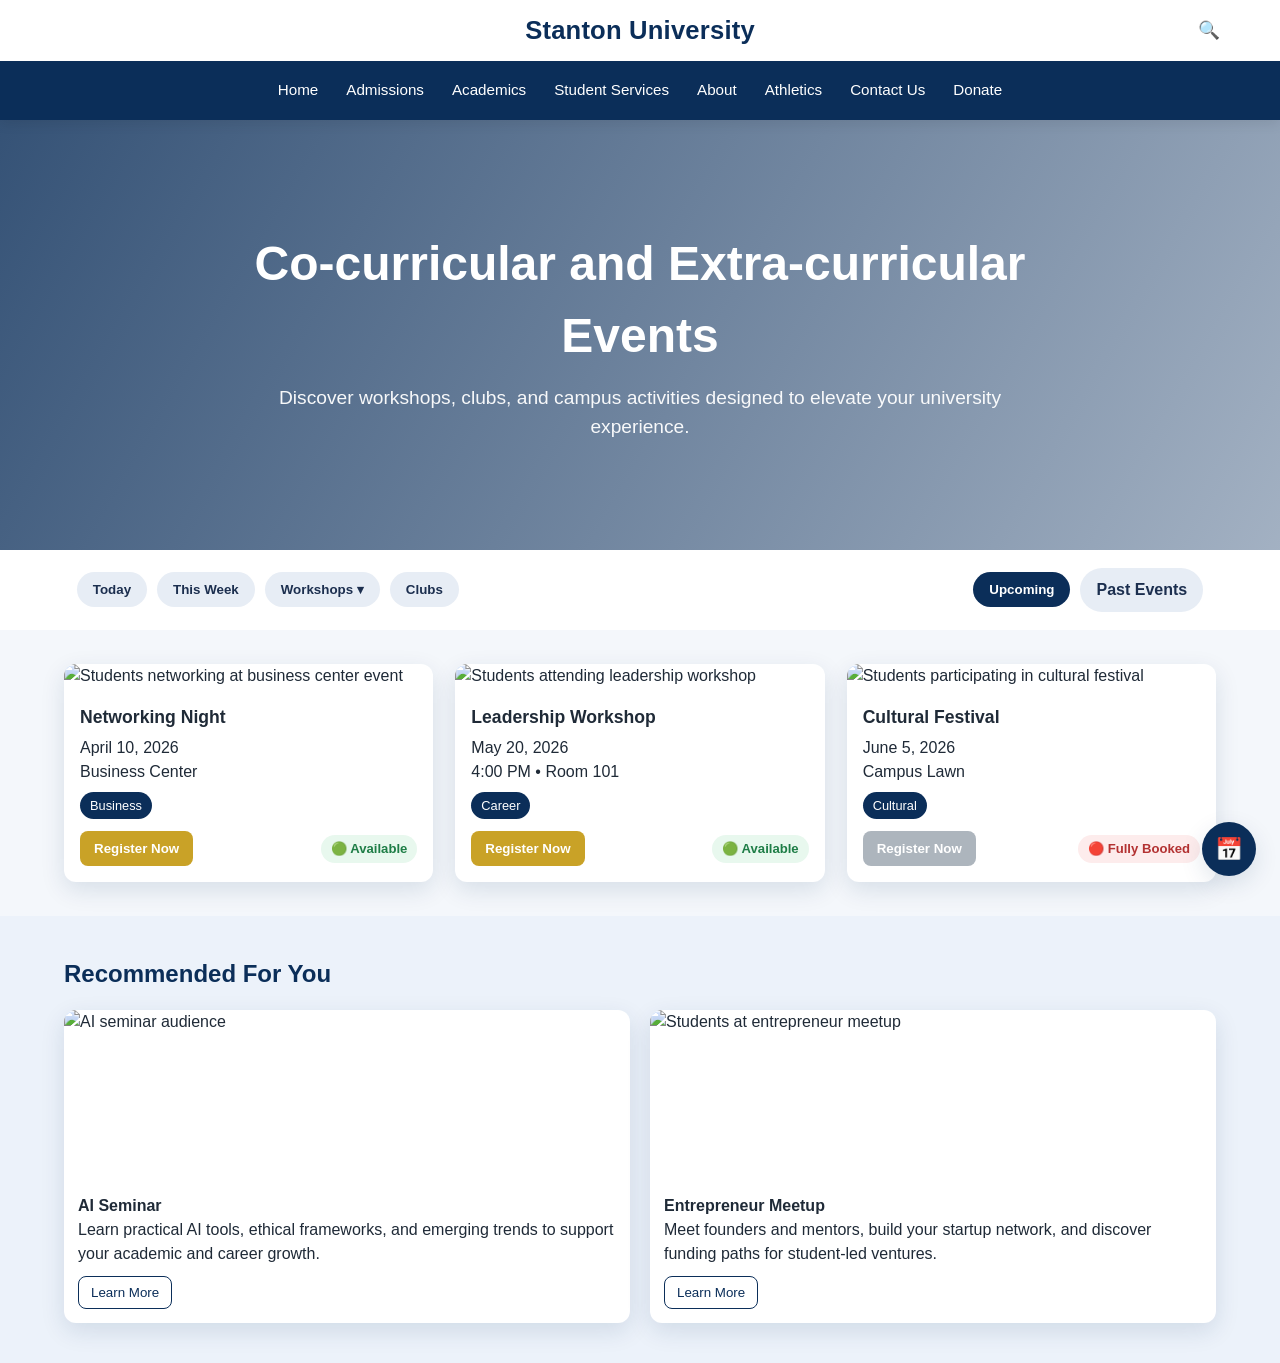
==== commit cf921c65: "Restore quick tab buttons in toggle section" ====
--- a/index.html
+++ b/index.html
@@ -46,6 +46,8 @@
 <!-- ================= TOGGLE SECTION ================= -->
 <div class="toggle-section">
     <div class="quick-tabs">
+        <button type="button">Today</button>
+        <button type="button">This Week</button>
         <div class="dropdown-wrap">
             <button type="button" id="workshopsToggle" class="dropdown-toggle" aria-expanded="false" aria-controls="workshopFilters">
                 Workshops <span class="arrow">▾</span>
@@ -58,6 +60,7 @@
                 <button type="button" class="filter-option" data-filter="Business" role="menuitemradio" aria-checked="false">Business</button>
             </div>
         </div>
+        <button type="button">Clubs</button>
     </div>
 
     <div class="status-tabs">
--- a/styles.css
+++ b/styles.css
@@ -31,22 +31,30 @@
 }
 
 .top-bar {
+    position: relative;
     background: #fff;
     padding: 14px 32px;
-    display: flex;
+    display: grid;
+    grid-template-columns: 1fr auto 1fr;
     align-items: center;
-    justify-content: space-between;
     gap: 16px;
 }
 
 .logo {
+    position: absolute;
+    left: 50%;
+    transform: translateX(-50%);
     color: var(--su-blue);
     font-weight: 700;
     font-size: 1.6rem;
     letter-spacing: 0.2px;
+    text-align: center;
+    white-space: nowrap;
 }
 
 .search-wrapper {
+    grid-column: 3;
+    justify-self: end;
     display: flex;
     align-items: center;
     gap: 10px;
@@ -98,6 +106,8 @@
 }
 
 .hamburger {
+    grid-column: 1;
+    justify-self: start;
     display: none;
     background: transparent;
     border: none;
@@ -513,10 +523,6 @@
         padding: 12px 16px;
     }
 
-    .search-wrapper {
-        margin-left: auto;
-    }
-
     .hamburger {
         display: inline-block;
     }
